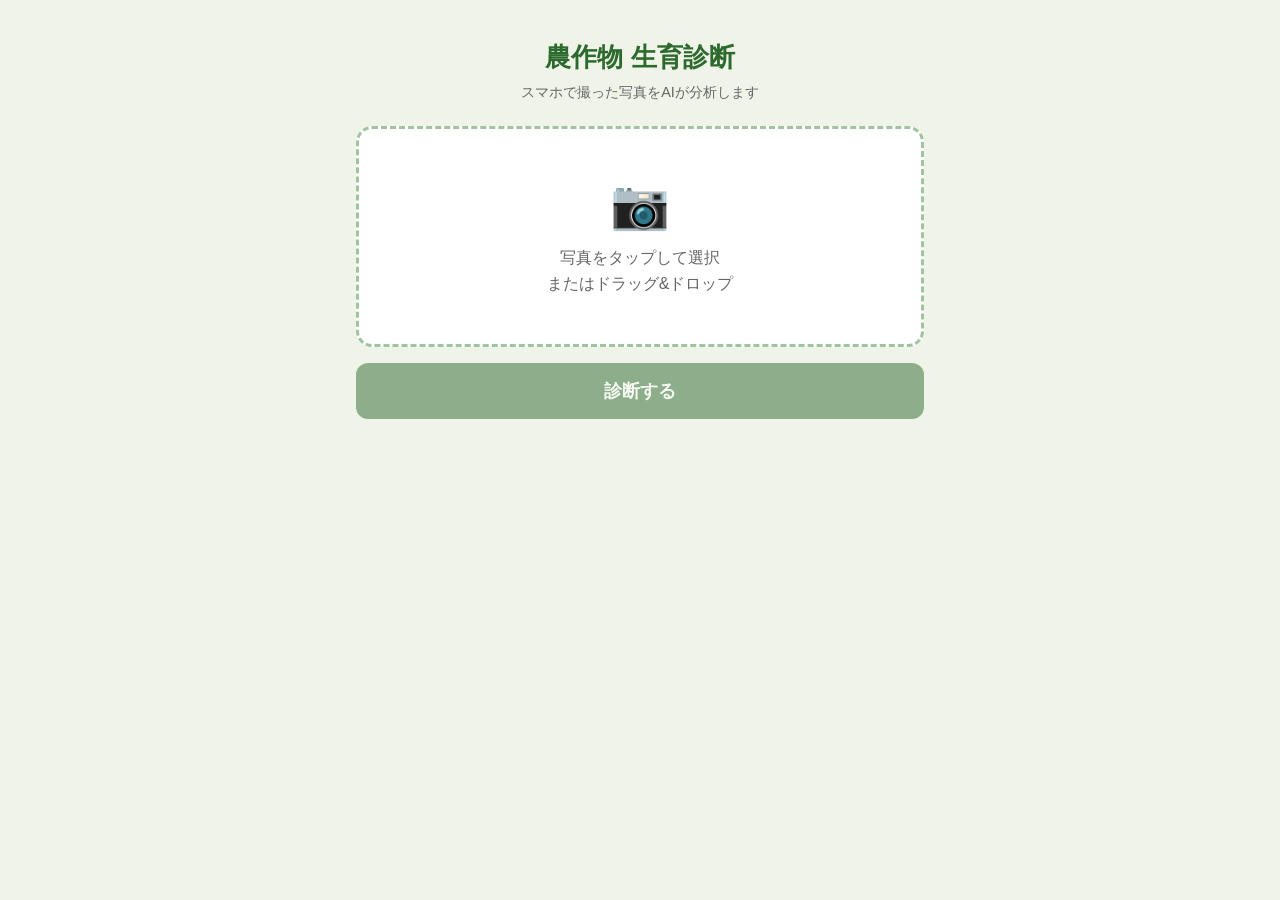
==== templates/index.html @ 9c073c8a "農作物生育診断アプリの初期実装 Flask + Claude API (Vision) を使った農作物の生育状態分析アプリ。 スマホから写真をアップロードし、AIが作物の種類・健康状態・ 病害虫の兆候" ====
<!DOCTYPE html>
<html lang="ja">
<head>
    <meta charset="UTF-8">
    <meta name="viewport" content="width=device-width, initial-scale=1.0">
    <title>農作物 生育診断</title>
    <link rel="stylesheet" href="/static/css/style.css">
</head>
<body>
    <div class="container">
        <header>
            <h1>農作物 生育診断</h1>
            <p class="subtitle">スマホで撮った写真をAIが分析します</p>
        </header>

        <main>
            <div class="upload-area" id="uploadArea">
                <div class="upload-icon">📷</div>
                <p>写真をタップして選択<br>またはドラッグ&ドロップ</p>
                <input type="file" id="fileInput" accept="image/*" capture="environment">
            </div>

            <div class="preview-area" id="previewArea" style="display: none;">
                <img id="previewImage" alt="プレビュー">
                <button class="btn btn-secondary" id="resetBtn">写真を変更</button>
            </div>

            <button class="btn btn-primary" id="analyzeBtn" disabled>診断する</button>

            <div class="loading" id="loading" style="display: none;">
                <div class="spinner"></div>
                <p>AIが分析中です...</p>
            </div>

            <div class="result-area" id="resultArea" style="display: none;">
                <h2>診断結果</h2>
                <div class="result-content" id="resultContent"></div>
            </div>
        </main>
    </div>

    <script src="/static/js/app.js"></script>
</body>
</html>
---- static/css/style.css ----
* {
    margin: 0;
    padding: 0;
    box-sizing: border-box;
}

body {
    font-family: -apple-system, BlinkMacSystemFont, "Hiragino Sans", "Hiragino Kaku Gothic ProN", Meiryo, sans-serif;
    background: #f0f4e8;
    color: #333;
    min-height: 100vh;
}

.container {
    max-width: 600px;
    margin: 0 auto;
    padding: 16px;
}

header {
    text-align: center;
    padding: 24px 0;
}

header h1 {
    font-size: 1.6rem;
    color: #2d6a2e;
}

.subtitle {
    color: #666;
    margin-top: 8px;
    font-size: 0.9rem;
}

.upload-area {
    border: 3px dashed #a0c4a0;
    border-radius: 16px;
    padding: 48px 24px;
    text-align: center;
    background: #fff;
    cursor: pointer;
    transition: border-color 0.2s, background 0.2s;
    position: relative;
}

.upload-area:hover,
.upload-area.dragover {
    border-color: #2d6a2e;
    background: #f8fdf5;
}

.upload-icon {
    font-size: 3rem;
    margin-bottom: 12px;
}

.upload-area p {
    color: #666;
    line-height: 1.6;
}

.upload-area input[type="file"] {
    position: absolute;
    inset: 0;
    opacity: 0;
    cursor: pointer;
}

.preview-area {
    text-align: center;
    margin-bottom: 16px;
}

.preview-area img {
    max-width: 100%;
    max-height: 400px;
    border-radius: 12px;
    box-shadow: 0 2px 12px rgba(0, 0, 0, 0.1);
}

.btn {
    display: block;
    width: 100%;
    padding: 16px;
    border: none;
    border-radius: 12px;
    font-size: 1.1rem;
    font-weight: 600;
    cursor: pointer;
    transition: background 0.2s, opacity 0.2s;
    margin-top: 16px;
}

.btn:disabled {
    opacity: 0.5;
    cursor: not-allowed;
}

.btn-primary {
    background: #2d6a2e;
    color: #fff;
}

.btn-primary:hover:not(:disabled) {
    background: #245523;
}

.btn-secondary {
    background: #e8e8e8;
    color: #333;
}

.btn-secondary:hover {
    background: #ddd;
}

.loading {
    text-align: center;
    padding: 32px 0;
}

.spinner {
    width: 40px;
    height: 40px;
    border: 4px solid #e8e8e8;
    border-top-color: #2d6a2e;
    border-radius: 50%;
    animation: spin 0.8s linear infinite;
    margin: 0 auto 16px;
}

@keyframes spin {
    to { transform: rotate(360deg); }
}

.loading p {
    color: #666;
}

.result-area {
    background: #fff;
    border-radius: 16px;
    padding: 24px;
    margin-top: 24px;
    box-shadow: 0 2px 12px rgba(0, 0, 0, 0.08);
}

.result-area h2 {
    color: #2d6a2e;
    font-size: 1.2rem;
    margin-bottom: 16px;
    padding-bottom: 12px;
    border-bottom: 2px solid #e8f5e8;
}

.result-content {
    line-height: 1.8;
    white-space: pre-wrap;
    word-wrap: break-word;
    font-size: 0.95rem;
}

.result-content strong {
    color: #2d6a2e;
}
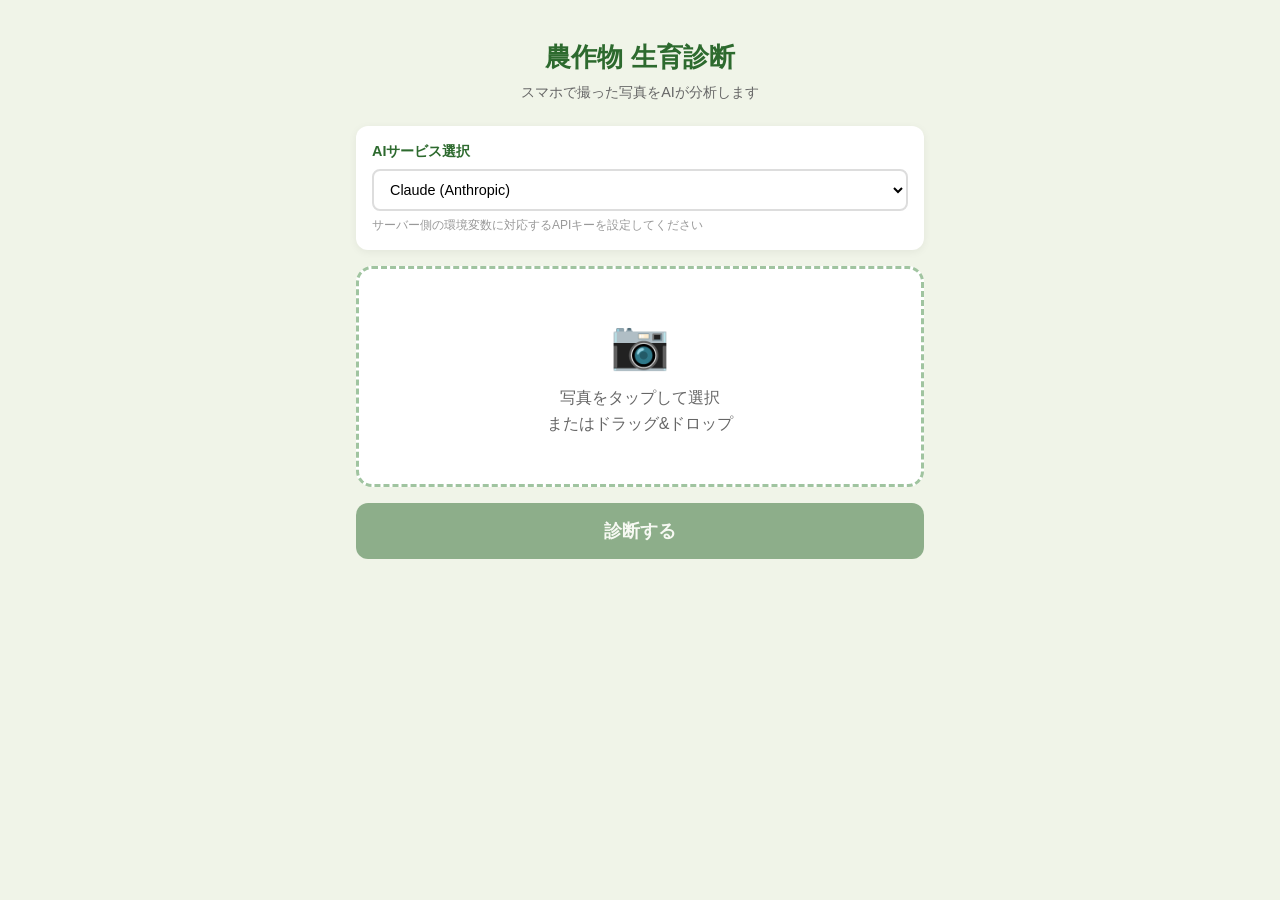
==== commit bb538a85: "Claude/ChatGPT/Geminiの3つのAIサービスに対応 ドロップダウンでAIプロバイダーを切り替えられるように変更。 スタンドアロン版(index.html)とFlask版(app.py" ====
--- a/templates/index.html
+++ b/templates/index.html
@@ -14,6 +14,16 @@
         </header>
 
         <main>
+            <div class="api-key-area">
+                <label>AIサービス選択</label>
+                <select id="providerSelect">
+                    <option value="anthropic">Claude (Anthropic)</option>
+                    <option value="openai">ChatGPT (OpenAI)</option>
+                    <option value="google">Gemini (Google)</option>
+                </select>
+                <p class="hint">サーバー側の環境変数に対応するAPIキーを設定してください</p>
+            </div>
+
             <div class="upload-area" id="uploadArea">
                 <div class="upload-icon">📷</div>
                 <p>写真をタップして選択<br>またはドラッグ&ドロップ</p>
--- a/static/css/style.css
+++ b/static/css/style.css
@@ -31,6 +31,45 @@
     color: #666;
     margin-top: 8px;
     font-size: 0.9rem;
+}
+
+/* API Key / Provider */
+.api-key-area {
+    background: #fff;
+    border-radius: 12px;
+    padding: 16px;
+    margin-bottom: 16px;
+    box-shadow: 0 2px 8px rgba(0, 0, 0, 0.06);
+}
+
+.api-key-area label {
+    display: block;
+    font-weight: 600;
+    color: #2d6a2e;
+    margin-bottom: 8px;
+    font-size: 0.9rem;
+}
+
+.api-key-area select {
+    width: 100%;
+    padding: 10px 12px;
+    border: 2px solid #ddd;
+    border-radius: 8px;
+    font-size: 0.9rem;
+    background: #fff;
+    cursor: pointer;
+    transition: border-color 0.2s;
+}
+
+.api-key-area select:focus {
+    outline: none;
+    border-color: #2d6a2e;
+}
+
+.api-key-area .hint {
+    font-size: 0.75rem;
+    color: #999;
+    margin-top: 6px;
 }
 
 .upload-area {
